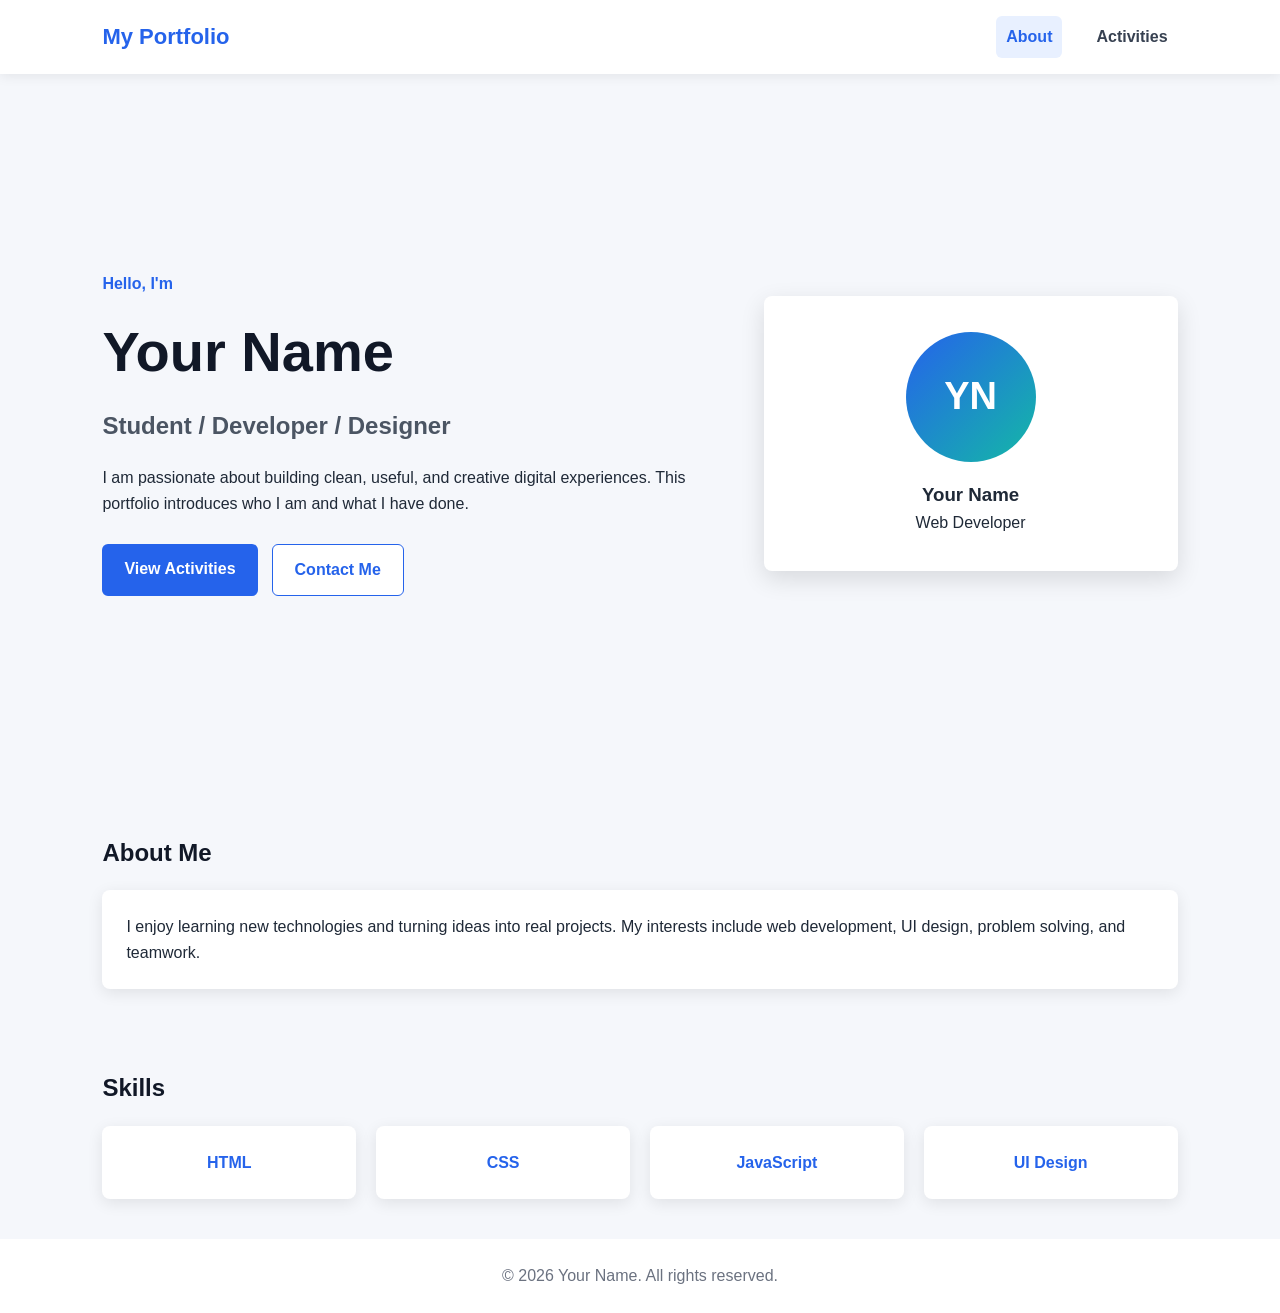
==== index.html @ d98715ee "Add portfolio website" ====
<!DOCTYPE html>
<html lang="en">
<head>
  <meta charset="UTF-8" />
  <meta name="viewport" content="width=device-width, initial-scale=1.0" />
  <title>My Portfolio</title>
  <link rel="stylesheet" href="style.css" />
</head>
<body>
  <header class="navbar">
    <div class="logo">My Portfolio</div>
    <button class="menu-btn" id="menuBtn" aria-label="Open menu">☰</button>
    <nav class="nav-links" id="navLinks">
      <a href="index.html" class="active">About</a>
      <a href="activities.html">Activities</a>
    </nav>
  </header>

  <main>
    <section class="hero">
      <div class="hero-text">
        <p class="tag">Hello, I'm</p>
        <h1>Your Name</h1>
        <h2>Student / Developer / Designer</h2>
        <p>
          I am passionate about building clean, useful, and creative digital experiences.
          This portfolio introduces who I am and what I have done.
        </p>
        <div class="hero-buttons">
          <a href="activities.html" class="btn primary">View Activities</a>
          <a href="mailto:your@email.com" class="btn secondary">Contact Me</a>
        </div>
      </div>

      <div class="profile-card">
        <div class="avatar">YN</div>
        <h3>Your Name</h3>
        <p>Web Developer</p>
      </div>
    </section>

    <section class="section">
      <h2>About Me</h2>
      <div class="card">
        <p>
          I enjoy learning new technologies and turning ideas into real projects.
          My interests include web development, UI design, problem solving, and teamwork.
        </p>
      </div>
    </section>

    <section class="section">
      <h2>Skills</h2>
      <div class="skill-grid">
        <div class="skill-card">HTML</div>
        <div class="skill-card">CSS</div>
        <div class="skill-card">JavaScript</div>
        <div class="skill-card">UI Design</div>
      </div>
    </section>
  </main>

  <footer>
    <p>© 2026 Your Name. All rights reserved.</p>
  </footer>

  <script src="script.js"></script>
</body>
</html>
---- style.css ----
* {
  box-sizing: border-box;
  margin: 0;
  padding: 0;
}

body {
  font-family: Arial, sans-serif;
  background: #f5f7fb;
  color: #1f2937;
  line-height: 1.6;
}

.navbar {
  position: sticky;
  top: 0;
  z-index: 10;
  display: flex;
  justify-content: space-between;
  align-items: center;
  padding: 16px 8%;
  background: #ffffff;
  box-shadow: 0 2px 12px rgba(0, 0, 0, 0.08);
}

.logo {
  font-size: 22px;
  font-weight: 700;
  color: #2563eb;
}

.nav-links {
  display: flex;
  gap: 24px;
}

.nav-links a {
  text-decoration: none;
  color: #374151;
  font-weight: 600;
  padding: 8px 10px;
  border-radius: 6px;
}

.nav-links a:hover,
.nav-links a.active {
  background: #e8f0ff;
  color: #2563eb;
}

.menu-btn {
  display: none;
  border: none;
  background: none;
  font-size: 26px;
  cursor: pointer;
}

.hero {
  display: grid;
  grid-template-columns: 1.5fr 1fr;
  gap: 40px;
  align-items: center;
  min-height: 80vh;
  padding: 70px 8%;
}

.tag {
  color: #2563eb;
  font-weight: 700;
  margin-bottom: 10px;
}

.hero h1 {
  font-size: 56px;
  color: #111827;
}

.hero h2 {
  font-size: 24px;
  color: #4b5563;
  margin: 10px 0 20px;
}

.hero p {
  max-width: 600px;
}

.hero-buttons {
  margin-top: 28px;
  display: flex;
  gap: 14px;
  flex-wrap: wrap;
}

.btn {
  text-decoration: none;
  padding: 12px 22px;
  border-radius: 6px;
  font-weight: 700;
  transition: 0.2s;
}

.btn.primary {
  background: #2563eb;
  color: white;
}

.btn.primary:hover {
  background: #1d4ed8;
}

.btn.secondary {
  background: white;
  color: #2563eb;
  border: 1px solid #2563eb;
}

.btn.secondary:hover {
  background: #e8f0ff;
}

.profile-card {
  background: white;
  padding: 36px;
  border-radius: 8px;
  text-align: center;
  box-shadow: 0 8px 24px rgba(0, 0, 0, 0.12);
}

.avatar {
  width: 130px;
  height: 130px;
  margin: 0 auto 18px;
  border-radius: 50%;
  background: linear-gradient(135deg, #2563eb, #14b8a6);
  color: white;
  display: flex;
  justify-content: center;
  align-items: center;
  font-size: 38px;
  font-weight: 700;
}

.section {
  padding: 40px 8%;
}

.section h2,
.page-header h1 {
  margin-bottom: 18px;
  color: #111827;
}

.card,
.skill-card,
.activity-card {
  background: white;
  border-radius: 8px;
  padding: 24px;
  box-shadow: 0 4px 16px rgba(0, 0, 0, 0.09);
}

.skill-grid {
  display: grid;
  grid-template-columns: repeat(4, 1fr);
  gap: 20px;
}

.skill-card {
  text-align: center;
  font-weight: 700;
  color: #2563eb;
}

.page-header {
  padding: 70px 8% 30px;
}

.page-header p {
  color: #4b5563;
}

.activity-list {
  padding: 20px 8% 70px;
  display: grid;
  gap: 22px;
}

.activity-card {
  transition: 0.2s;
}

.activity-card:hover {
  transform: translateY(-4px);
}

.activity-card h2 {
  margin: 8px 0;
  color: #111827;
}

.date {
  color: #2563eb;
  font-weight: 700;
}

.chip {
  display: inline-block;
  margin-top: 14px;
  padding: 6px 12px;
  background: #e8f0ff;
  color: #2563eb;
  border-radius: 999px;
  font-size: 14px;
  font-weight: 700;
}

footer {
  text-align: center;
  padding: 24px;
  background: #ffffff;
  color: #6b7280;
}

@media (max-width: 768px) {
  .menu-btn {
    display: block;
  }

  .nav-links {
    display: none;
    position: absolute;
    top: 64px;
    right: 8%;
    flex-direction: column;
    background: white;
    width: 180px;
    padding: 14px;
    border-radius: 8px;
    box-shadow: 0 8px 24px rgba(0, 0, 0, 0.12);
  }

  .nav-links.show {
    display: flex;
  }

  .hero {
    grid-template-columns: 1fr;
    padding-top: 50px;
    text-align: center;
  }

  .hero h1 {
    font-size: 42px;
  }

  .hero p {
    margin: 0 auto;
  }

  .hero-buttons {
    justify-content: center;
  }

  .skill-grid {
    grid-template-columns: repeat(2, 1fr);
  }
}

@media (max-width: 480px) {
  .hero h1 {
    font-size: 34px;
  }

  .skill-grid {
    grid-template-columns: 1fr;
  }

  .profile-card {
    padding: 26px;
  }
}
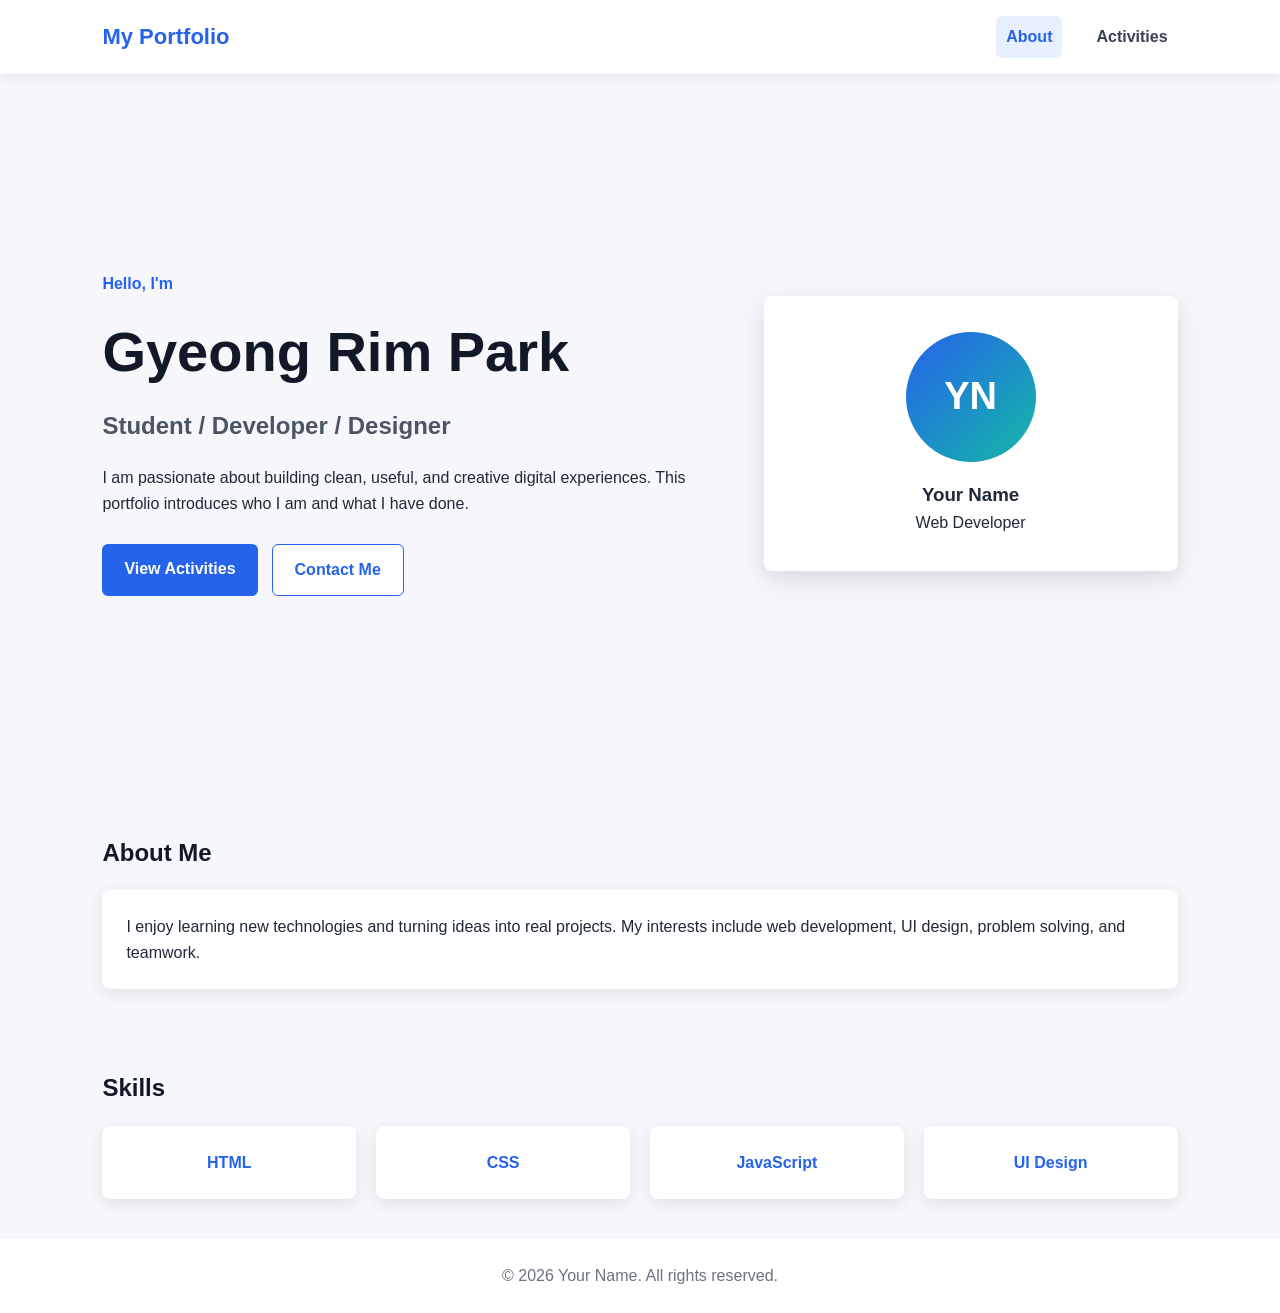
==== commit 0901d7bc: "Update name in index.html to Gyeong Rim Park" ====
--- a/index.html
+++ b/index.html
@@ -20,7 +20,7 @@
     <section class="hero">
       <div class="hero-text">
         <p class="tag">Hello, I'm</p>
-        <h1>Your Name</h1>
+        <h1>Gyeong Rim Park </h1>
         <h2>Student / Developer / Designer</h2>
         <p>
           I am passionate about building clean, useful, and creative digital experiences.
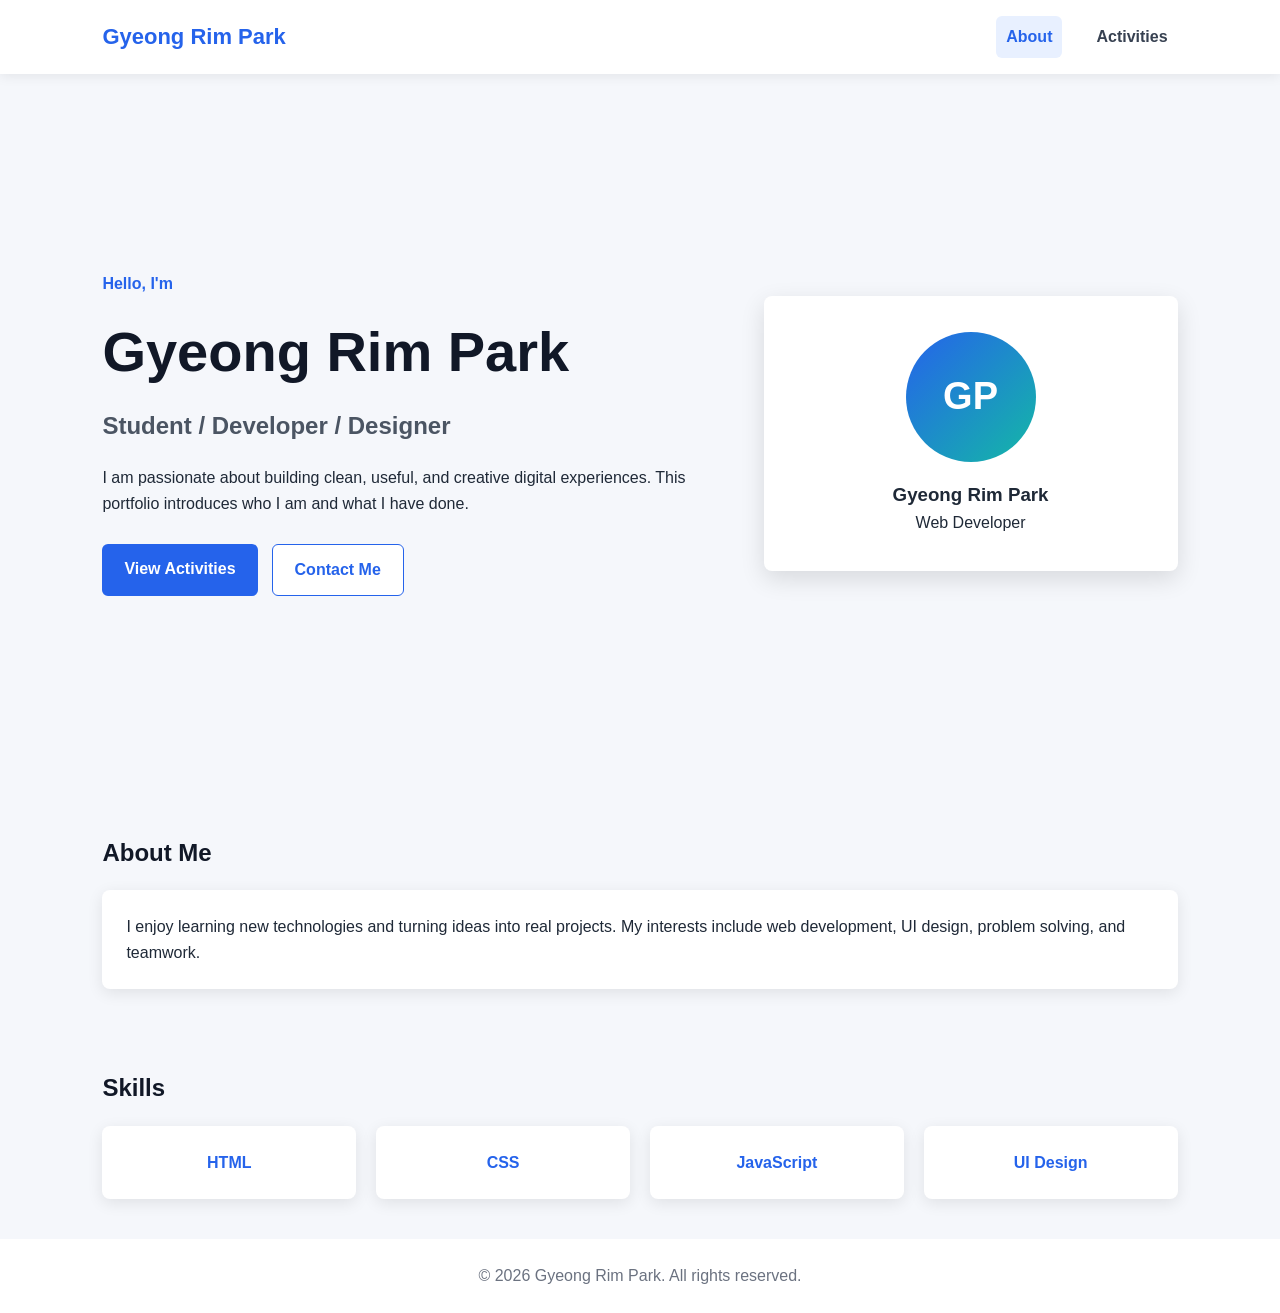
==== commit 0f6f4f93: "Personalize portfolio content" ====
--- a/index.html
+++ b/index.html
@@ -3,12 +3,12 @@
 <head>
   <meta charset="UTF-8" />
   <meta name="viewport" content="width=device-width, initial-scale=1.0" />
-  <title>My Portfolio</title>
+  <title>Gyeong Rim Park | Portfolio</title>
   <link rel="stylesheet" href="style.css" />
 </head>
 <body>
   <header class="navbar">
-    <div class="logo">My Portfolio</div>
+    <div class="logo">Gyeong Rim Park</div>
     <button class="menu-btn" id="menuBtn" aria-label="Open menu">☰</button>
     <nav class="nav-links" id="navLinks">
       <a href="index.html" class="active">About</a>
@@ -20,7 +20,7 @@
     <section class="hero">
       <div class="hero-text">
         <p class="tag">Hello, I'm</p>
-        <h1>Gyeong Rim Park </h1>
+        <h1>Gyeong Rim Park</h1>
         <h2>Student / Developer / Designer</h2>
         <p>
           I am passionate about building clean, useful, and creative digital experiences.
@@ -28,13 +28,13 @@
         </p>
         <div class="hero-buttons">
           <a href="activities.html" class="btn primary">View Activities</a>
-          <a href="mailto:your@email.com" class="btn secondary">Contact Me</a>
+          <a href="mailto:rimiik@users.noreply.github.com" class="btn secondary">Contact Me</a>
         </div>
       </div>
 
       <div class="profile-card">
-        <div class="avatar">YN</div>
-        <h3>Your Name</h3>
+        <div class="avatar">GP</div>
+        <h3>Gyeong Rim Park</h3>
         <p>Web Developer</p>
       </div>
     </section>
@@ -61,7 +61,7 @@
   </main>
 
   <footer>
-    <p>© 2026 Your Name. All rights reserved.</p>
+    <p>© 2026 Gyeong Rim Park. All rights reserved.</p>
   </footer>
 
   <script src="script.js"></script>
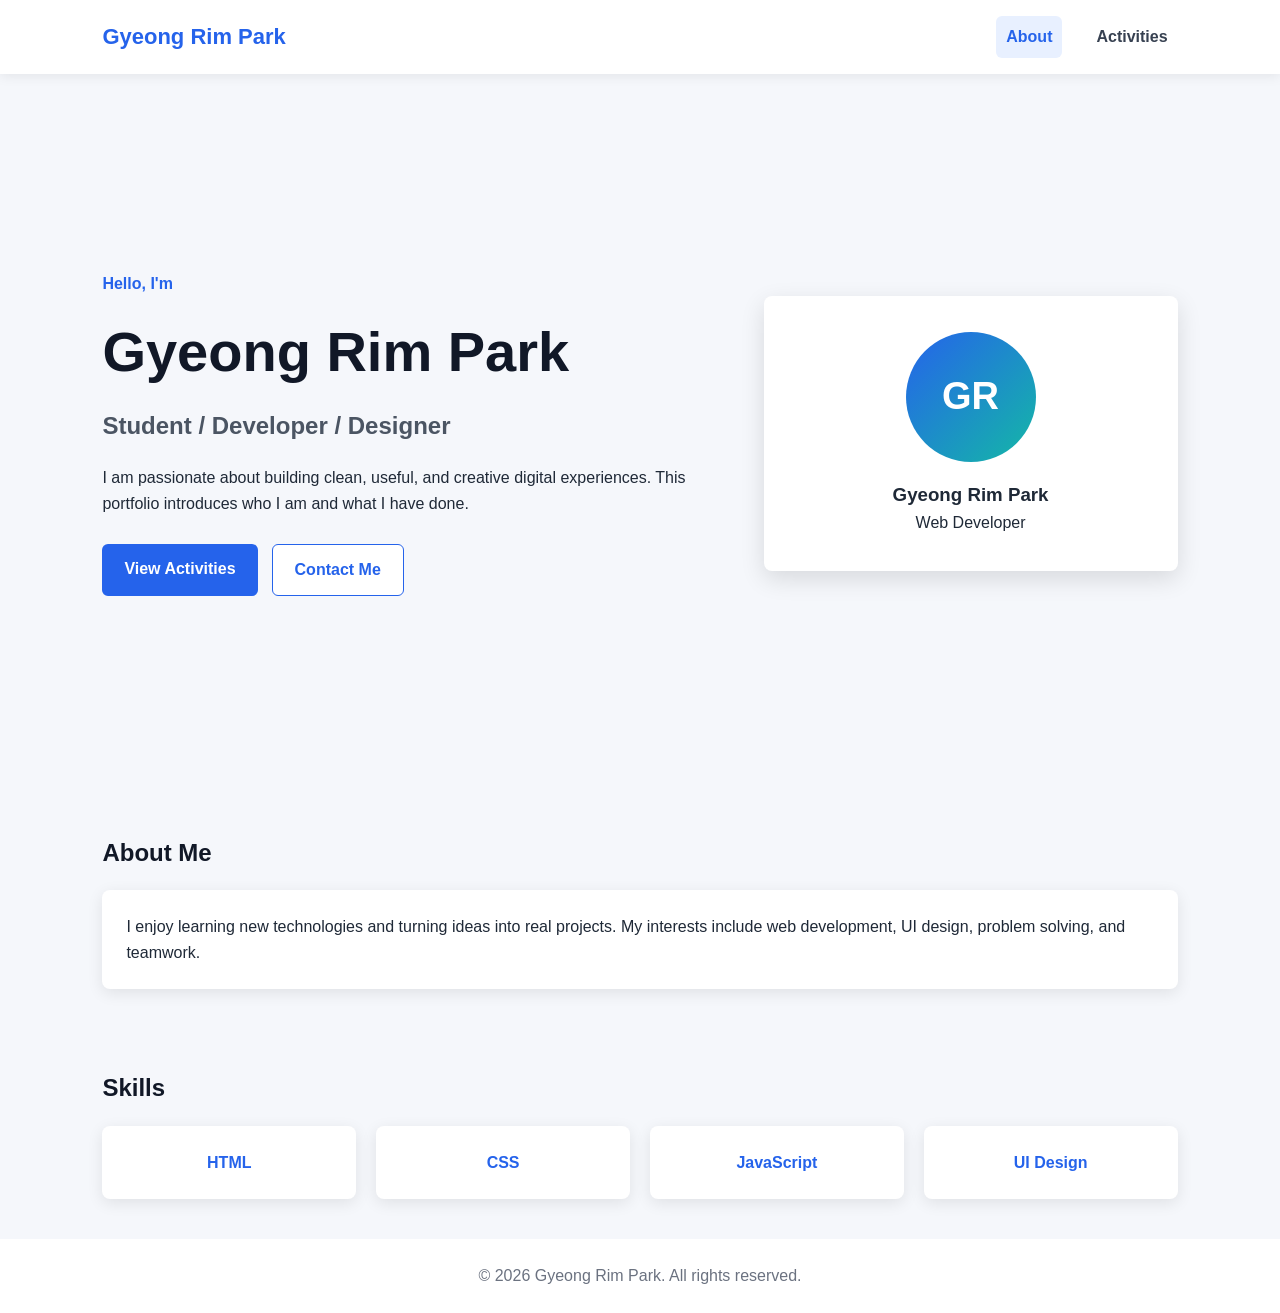
==== commit 9a18f0dd: "Update index.html" ====
--- a/index.html
+++ b/index.html
@@ -33,7 +33,7 @@
       </div>
 
       <div class="profile-card">
-        <div class="avatar">GP</div>
+        <div class="avatar">GR</div>
         <h3>Gyeong Rim Park</h3>
         <p>Web Developer</p>
       </div>
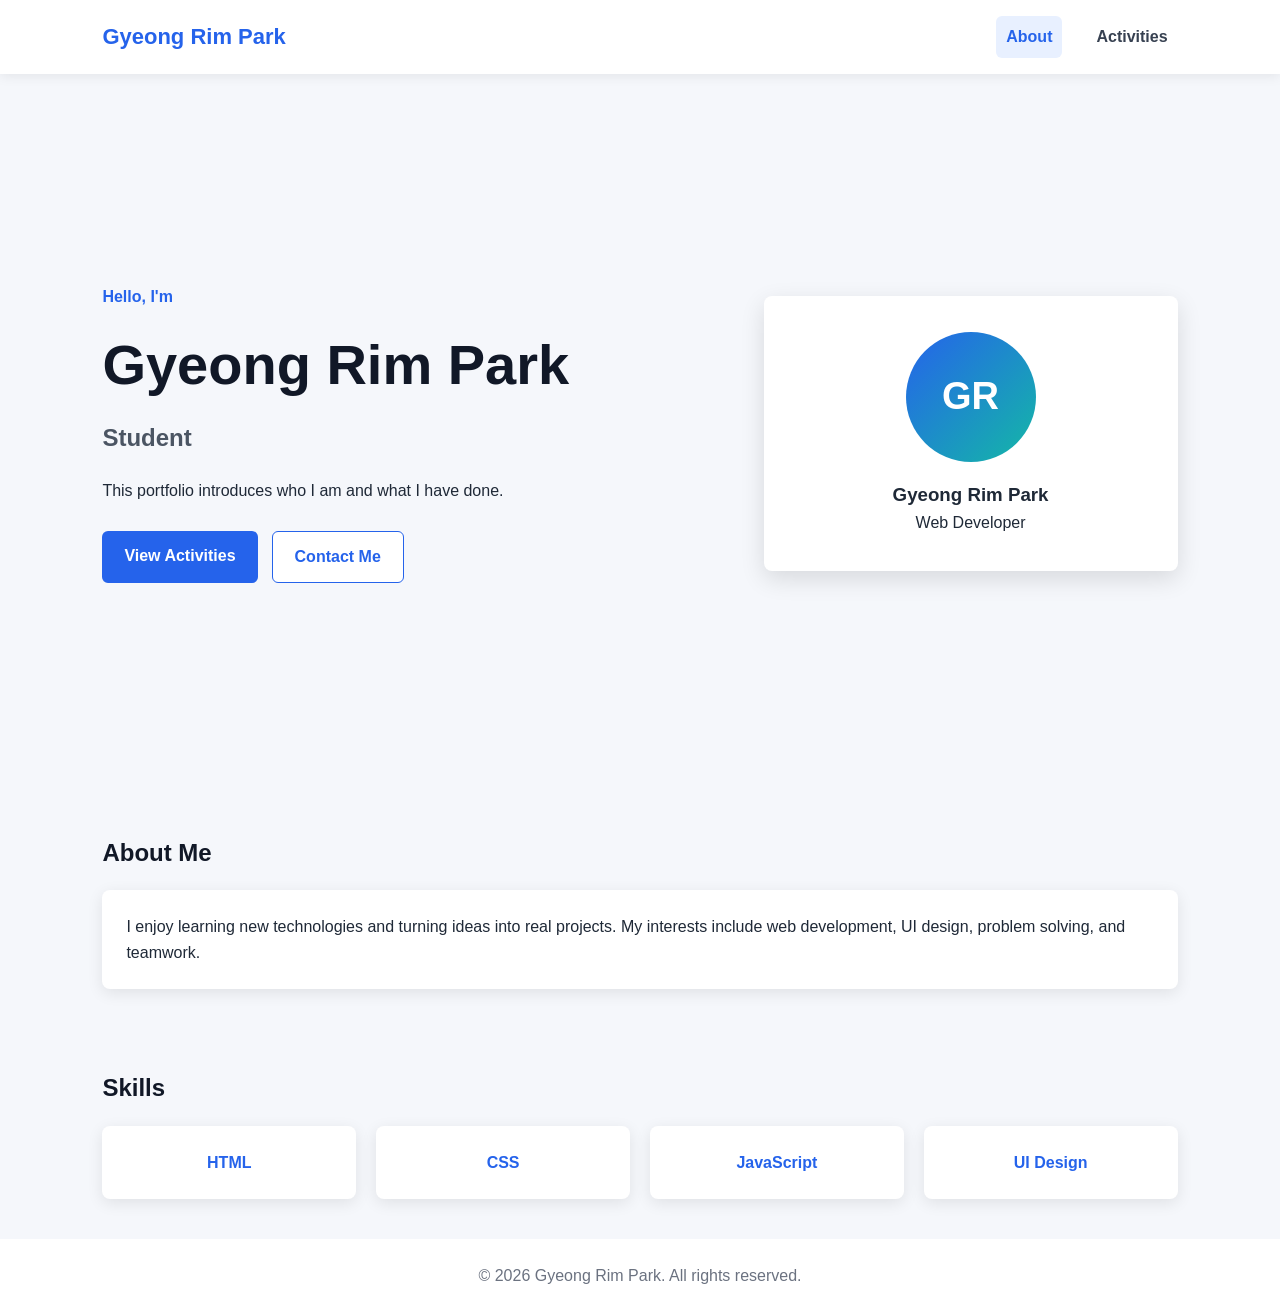
==== commit 1574a15a: "Update index.html" ====
--- a/index.html
+++ b/index.html
@@ -21,14 +21,13 @@
       <div class="hero-text">
         <p class="tag">Hello, I'm</p>
         <h1>Gyeong Rim Park</h1>
-        <h2>Student / Developer / Designer</h2>
+        <h2>Student</h2>
         <p>
-          I am passionate about building clean, useful, and creative digital experiences.
           This portfolio introduces who I am and what I have done.
         </p>
         <div class="hero-buttons">
           <a href="activities.html" class="btn primary">View Activities</a>
-          <a href="mailto:rimiik@users.noreply.github.com" class="btn secondary">Contact Me</a>
+          <a href="mailto:rudfla710@gmail.com" class="btn secondary">Contact Me</a>
         </div>
       </div>
 
